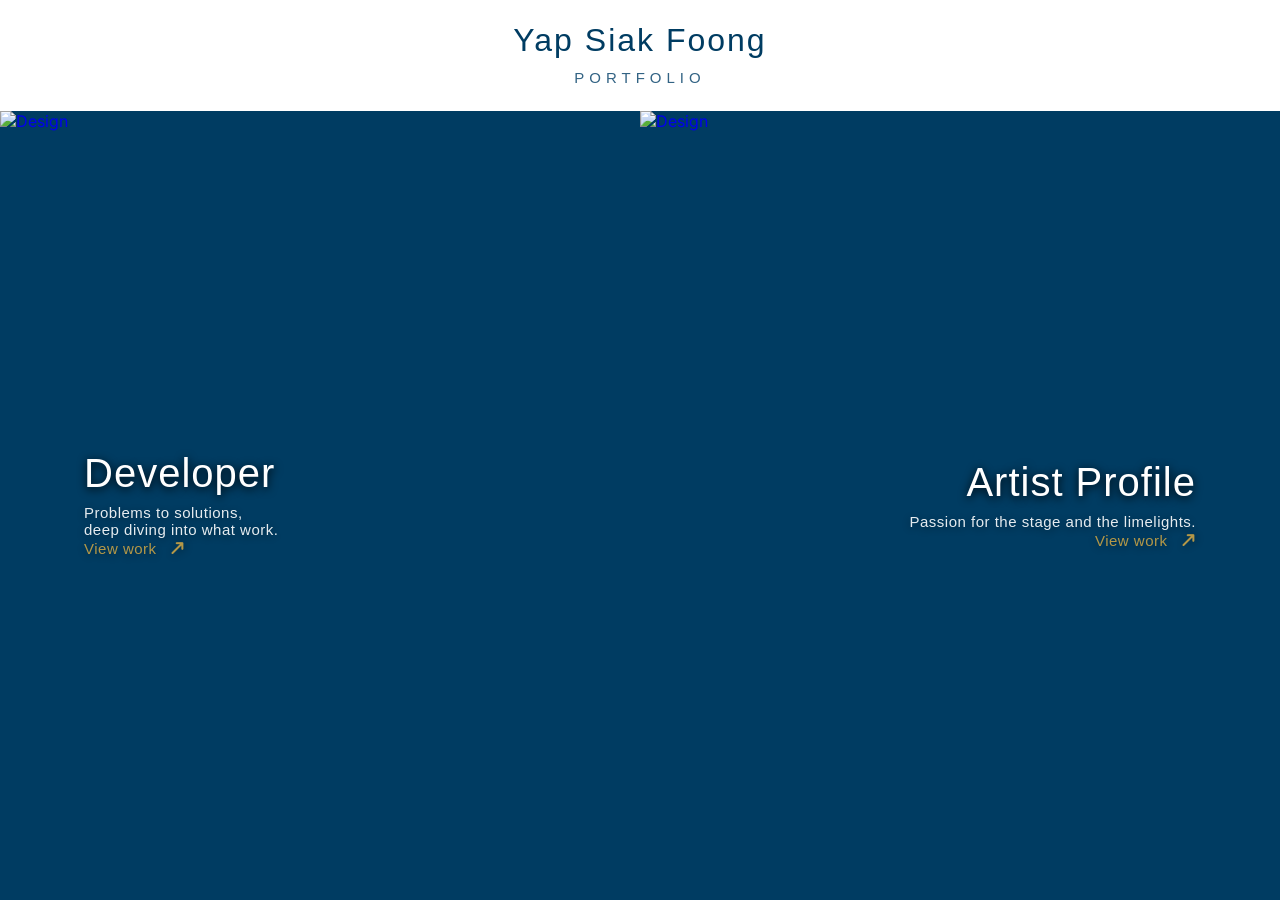
==== index.html @ fa411673 "Fix links for curriculum vitae and artist profile Replaced curriculum vitae and artist profile links" ====
<!DOCTYPE html>
<html lang="en">
<head>
  <meta charset="UTF-8" />
  <meta name="viewport" content="width=device-width, initial-scale=1.0, maximum-scale=1.0, user-scalable=no" />
  <title>My Portfolio</title>
  <!-- Google Fonts: Inter -->
  <link rel="preconnect" href="https://fonts.googleapis.com" />
  <link rel="preconnect" href="https://fonts.gstatic.com" crossorigin />
  <link href="https://fonts.googleapis.com/css2?family=Inter:opsz,wght@14..32,300..700&display=swap" rel="stylesheet" />
  <!-- Font Awesome -->
  <link rel="stylesheet" href="https://cdnjs.cloudflare.com/ajax/libs/font-awesome/6.0.0-beta3/css/all.min.css" />
  <style>
    /* ============================================
       CONSTANTS
       ============================================ */
    :root {
      /* Colors */
      --color-primary: #003c62;
      --color-secondary: #003d66;
      --color-accent: #478eba;
      --color-white: #ffffff;
      --color-hover-overlay: rgba(0, 0, 0, 0.5);
      --color-gold-accent: #d4a843;

      /* Typography */
      --font-family: "Futura", 'Segoe UI', system-ui, -apple-system, sans-serif;
      --font-size-name: 32px;
      --font-size-name-lh: 1.25;
      --font-size-portfolio: 15px;
      --font-size-portfolio-lh: 1.75;
      --font-size-side-title: 40px;
      --font-size-side-text: 15px;

      /* Spacing */
      --spacing-header: 20px;
      --spacing-side: 20px;

      /* Transitions */
      --transition-smooth: 0.7s cubic-bezier(0.25, 0.46, 0.45, 0.94);
      --transition-image: 0.8s cubic-bezier(0.25, 0.46, 0.45, 0.94);
      --transition-bounce: 0.5s cubic-bezier(0.34, 1.56, 0.64, 1);
    }

    /* ============================================
       RESET & BASE - NO SCROLLING
       ============================================ */
    * {
      margin: 0;
      padding: 0;
      box-sizing: border-box;
    }

    html {
      height: 100%;
      overflow: hidden;
    }

    body {
      font-family: 'Futura', 'Century Gothic', 'Apple Gothic', 'Inter', -apple-system, BlinkMacSystemFont, 'Segoe UI', Roboto, sans-serif;
      background: var(--color-primary);
      color: var(--color-white);
      height: 100dvh;
      height: 100vh;
      overflow: hidden;
      display: flex;
      flex-direction: column;
    }

    /* ============================================
       HEADER - FIXED HEIGHT
       ============================================ */
    .header {
      text-align: center;
      padding: var(--spacing-header);
      background: var(--color-white);
      position: relative;
      z-index: 10;
      flex-shrink: 0;
    }

    .name {
      font-family: 'Futura', 'Century Gothic', 'Apple Gothic', sans-serif;
      font-size: var(--font-size-name);
      line-height: var(--font-size-name-lh);
      font-weight: 500;
      letter-spacing: 2px;
      background: var(--color-primary);
      -webkit-background-clip: text;
      -webkit-text-fill-color: transparent;
      background-clip: text;
    }

    .title {
      font-family: 'Futura', 'Century Gothic', 'Apple Gothic', sans-serif;
      font-size: var(--font-size-portfolio);
      line-height: var(--font-size-portfolio-lh);
      color: var(--color-secondary);
      opacity: 0.8;
      letter-spacing: 5px;
      text-transform: uppercase;
      padding-top: 5px;
    }

    /* ============================================
       SPLIT CONTAINER - FILLS REMAINING SPACE
       ============================================ */
    .split-container {
      display: flex;
      flex: 1;
      min-height: 0;
      width: 100%;
      position: relative;
      overflow: hidden;
    }

    /* ============================================
       SPLIT SIDES - BASE STYLES
       ============================================ */
    .split-left,
    .split-right {
      flex: 1;
      position: relative;
      overflow: hidden;
      transition: flex var(--transition-smooth);
      cursor: pointer;
      text-decoration: none;
    }

    /* ============================================
       IMAGE WRAPPER
       ============================================ */
    .image-wrapper {
      position: absolute;
      top: 0;
      left: 0;
      width: 100%;
      height: 100%;
      overflow: hidden;
    }

    /* ============================================
       IMAGES - BASE
       ============================================ */
    .split-image {
      position: absolute;
      top: 0;
      width: 100%;
      height: 100%;
      object-fit: cover;
      transition: transform var(--transition-image), filter var(--transition-smooth);
    }

    .split-left .split-image {
      left: 0;
      object-position: center;
    }

    .split-right .split-image {
      right: 0;
      object-position: center;
    }

    /* ============================================
       HOVER OVERLAY
       ============================================ */
    .hover-overlay {
      position: absolute;
      top: 0;
      left: 0;
      width: 100%;
      height: 100%;
      background: var(--color-hover-overlay);
      opacity: 0;
      transition: opacity var(--transition-smooth);
      z-index: 1;
      pointer-events: none;
    }

    /* ============================================
       CONTENT OVERLAY - ALL FUTURA
       ============================================ */
    .split-content {
      position: absolute;
      top: 50%;
      left: 50%;
      transform: translate(-50%, -50%);
      z-index: 2;
      padding: var(--spacing-side);
      width: 80%;
      pointer-events: none;
      transition: transform var(--transition-smooth), color var(--transition-smooth);
    }

    .split-left .split-content {
      text-align: left;
    }

    .split-right .split-content {
      text-align: right;
    }

    .split-content h2 {
      font-family: 'Futura', 'Century Gothic', 'Apple Gothic', sans-serif;
      font-size: var(--font-size-side-title);
      font-weight: 300;
      color: var(--color-white);
      margin-bottom: 0.5rem;
      text-shadow: 0 2px 10px rgba(0, 0, 0, 1);
      transition: color var(--transition-smooth);
      letter-spacing: 1px;
    }

    .split-content p {
      font-family: 'Futura', 'Century Gothic', 'Apple Gothic', sans-serif;
      font-size: var(--font-size-side-text);
      color: var(--color-white);
      opacity: 0.9;
      text-shadow: 0 2px 8px rgba(0, 0, 0, 0.5);
      transition: opacity var(--transition-smooth);
      letter-spacing: 0.5px;
    }

    /* ============================================
       ANIMATED VIEW LINK
       ============================================ */
    .split-content view {
      font-family: 'Futura', 'Century Gothic', 'Apple Gothic', sans-serif;
      font-size: var(--font-size-side-text);
      color: var(--color-gold-accent);
      opacity: 0.85;
      text-shadow: 0 2px 8px rgba(0, 0, 0, 0.5);
      letter-spacing: 0.5px;
      display: inline-flex;
      align-items: center;
      gap: 12px;
      cursor: pointer;
      position: relative;
      padding-bottom: 4px;
      transition: transform var(--transition-bounce), opacity 0.4s ease;
    }

    /* Underline animation - grows from left to right */
    .split-content view::after {
      content: '';
      position: absolute;
      bottom: 0;
      left: 0;
      width: 0;
      height: 2px;
      background: var(--color-gold-accent);
      transition: width var(--transition-smooth);
    }

    /* Arrow - rotated -45deg */
    .split-content view i {
      transition: transform 0.4s ease;
      font-size: 1rem;
      display: inline-block;
      transform: rotate(-45deg);
    }

    /* ---------- LEFT SIDE: Entire block slides RIGHT ---------- */
    .split-left:hover .split-content view {
      opacity: 1;
      transform: translateX(12px);
    }

    .split-left:hover .split-content view::after {
      width: 100%;
    }

    .split-left:hover .split-content view i {
      transform: rotate(-45deg);
    }

    /* ---------- RIGHT SIDE: Entire block slides LEFT ---------- */
    .split-right:hover .split-content view {
      opacity: 1;
      transform: translateX(-12px);
    }

    .split-right:hover .split-content view::after {
      width: 100%;
    }

    .split-right:hover .split-content view i {
      transform: rotate(-45deg);
    }

    /* ============================================
       HOVER EFFECTS - LEFT SIDE
       ============================================ */
    .split-left:hover {
      flex: 1.24;
    }

    .split-left:hover .split-image {
      transform: scale(1.15) translateX(5%);
    }

    .split-left:hover .hover-overlay {
      opacity: 1;
    }

    .split-left:hover .split-content {
      transform: translate(-50%, -50%) scale(1.05);
    }

    .split-left:hover .split-content h2 {
      color: var(--color-accent);
    }

    .split-left:hover .split-content p {
      opacity: 1;
    }

    /* ============================================
       HOVER EFFECTS - RIGHT SIDE
       ============================================ */
    .split-right:hover {
      flex: 1.24;
    }

    .split-right:hover .split-image {
      transform: scale(1.25) translateY(10%);
    }

    .split-right:hover .hover-overlay {
      opacity: 1;
    }

    .split-right:hover .split-content {
      transform: translate(-50%, -50%) scale(1.05);
    }

    .split-right:hover .split-content h2 {
      color: var(--color-accent);
    }

    .split-right:hover .split-content p {
      opacity: 1;
    }

    /* ============================================
       RESPONSIVE - TABLET AND MOBILE
       ============================================ */
    @media (max-width: 768px) {
      :root {
        --font-size-name: 24px;
        --font-size-side-title: 28px;
        --font-size-side-text: 13px;
        --spacing-header: 15px;
      }

      .split-container {
        flex-direction: column;
      }

      .split-left,
      .split-right {
        flex: 1;
        min-height: 0;
        width: 100%;
        overflow: hidden;
      }

      .split-left .split-content {
        text-align: left;
      }

      .split-right .split-content {
        text-align: right;
      }

      .split-left:hover,
      .split-right:hover {
        flex: 1;
      }

      .split-left:hover .split-image,
      .split-right:hover .split-image {
        transform: none;
      }

      .split-left:hover .split-content,
      .split-right:hover .split-content {
        transform: translate(-50%, -50%) scale(1);
      }

      /* Disable animations on mobile hover */
      .split-left:hover .split-content view {
        transform: none;
      }

      .split-right:hover .split-content view {
        transform: none;
      }

      .split-left:hover .split-content view::after,
      .split-right:hover .split-content view::after {
        width: 0;
      }

      /* Active state for mobile tap */
      .split-left:active .split-image,
      .split-right:active .split-image {
        transform: scale(1.05);
      }

      .split-left:active .split-content,
      .split-right:active .split-content {
        transform: translate(-50%, -50%) scale(1.02);
      }

      .split-left:active .hover-overlay,
      .split-right:active .hover-overlay {
        opacity: 1;
      }

      /* Active state for view link on mobile */
      .split-left:active .split-content view {
        transform: translateX(8px);
      }

      .split-right:active .split-content view {
        transform: translateX(-8px);
      }

      .split-left:active .split-content view::after,
      .split-right:active .split-content view::after {
        width: 100%;
      }
    }

    @media (max-width: 480px) {
      :root {
        --font-size-name: 20px;
        --font-size-side-title: 22px;
        --font-size-side-text: 12px;
        --spacing-header: 12px;
      }

      .split-content {
        width: 85%;
        padding: 15px;
      }

      .split-left .split-content {
        text-align: left;
      }

      .split-right .split-content {
        text-align: right;
      }

      .split-content h2 {
        font-size: var(--font-size-side-title);
      }

      .split-content p {
        font-size: var(--font-size-side-text);
      }

      .split-content view {
        font-size: var(--font-size-side-text);
      }
    }

    @media (max-height: 600px) and (max-width: 480px) {
      :root {
        --font-size-side-title: 18px;
        --font-size-side-text: 11px;
      }

      .split-content h2 {
        font-size: var(--font-size-side-title);
      }

      .split-content p {
        font-size: var(--font-size-side-text);
      }

      .split-content view {
        font-size: var(--font-size-side-text);
      }
    }

    @media (max-height: 500px) and (orientation: landscape) {
      .split-container {
        flex-direction: row;
      }

      .split-left,
      .split-right {
        flex: 1;
      }
    }
  </style>
</head>
<body>
  <!-- ============================================
       HEADER
       ============================================ -->
  <header class="header">
    <h1 class="name">Yap Siak Foong</h1>
    <p class="title">Portfolio</p>
  </header>

  <!-- ============================================
       SPLIT SCREEN
       ============================================ -->
  <div class="split-container">
    <!-- Left Side -->
    <a href="curricullum-vitae/" class="split-left" >
      <div class="split-content">
        <h2>Developer</h2>
        <p>Problems to solutions,<br />deep diving into what work.</p>
        <view>View work <i class="fas fa-long-arrow-right"></i></view>
      </div>
      <div class="image-wrapper">
        <img src="https://picsum.photos/1200/800?random=1" alt="Design" class="split-image" />
      </div>
      <div class="hover-overlay"></div>
    </a>

    <!-- Right Side -->
    <a href="artist-profile/" class="split-right">
      <div class="split-content">
        <h2>Artist Profile</h2>
        <p>Passion for the stage and the limelights.</p>
        <view>View work <i class="fas fa-long-arrow-right"></i></view>
      </div>
      <div class="image-wrapper">
        <img src="images/main-artist-profile.png" alt="Design" class="split-image" />
      </div>
      <div class="hover-overlay"></div>
    </a>
  </div>
</body>
</html>
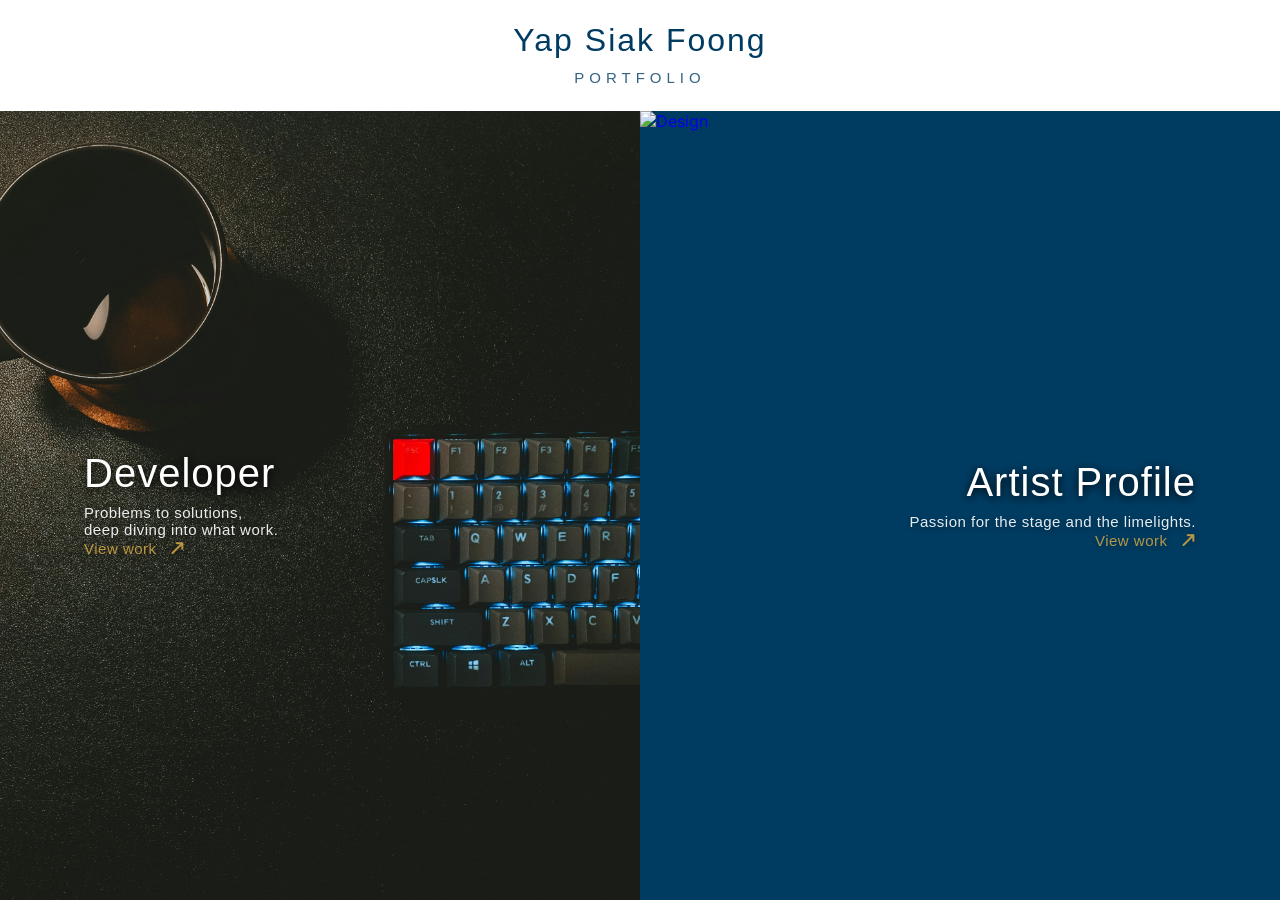
==== commit 3df44058: "Refactor index.html for portfolio layout and styles Updated HTML structure and styles for the portfo" ====
--- a/index.html
+++ b/index.html
@@ -3,7 +3,7 @@
 <head>
   <meta charset="UTF-8" />
   <meta name="viewport" content="width=device-width, initial-scale=1.0, maximum-scale=1.0, user-scalable=no" />
-  <title>My Portfolio</title>
+  <title>Yap Siak Foong · Portfolio</title>
   <!-- Google Fonts: Inter -->
   <link rel="preconnect" href="https://fonts.googleapis.com" />
   <link rel="preconnect" href="https://fonts.gstatic.com" crossorigin />
@@ -323,7 +323,7 @@
     }
 
     .split-right:hover .split-image {
-      transform: scale(1.25) translateY(10%);
+      transform: scale(1.25) translateX(-5%);
     }
 
     .split-right:hover .hover-overlay {
@@ -512,14 +512,14 @@
        ============================================ -->
   <div class="split-container">
     <!-- Left Side -->
-    <a href="curricullum-vitae/" class="split-left" >
+    <a href="curricullum-vitae/" class="split-left">
       <div class="split-content">
         <h2>Developer</h2>
         <p>Problems to solutions,<br />deep diving into what work.</p>
         <view>View work <i class="fas fa-long-arrow-right"></i></view>
       </div>
       <div class="image-wrapper">
-        <img src="https://picsum.photos/1200/800?random=1" alt="Design" class="split-image" />
+        <img src="images/developer.jpg" alt="Design" class="split-image" />
       </div>
       <div class="hover-overlay"></div>
     </a>
@@ -532,7 +532,7 @@
         <view>View work <i class="fas fa-long-arrow-right"></i></view>
       </div>
       <div class="image-wrapper">
-        <img src="images/main-artist-profile.png" alt="Design" class="split-image" />
+        <img src="images/artist.jpg" alt="Design" class="split-image" />
       </div>
       <div class="hover-overlay"></div>
     </a>
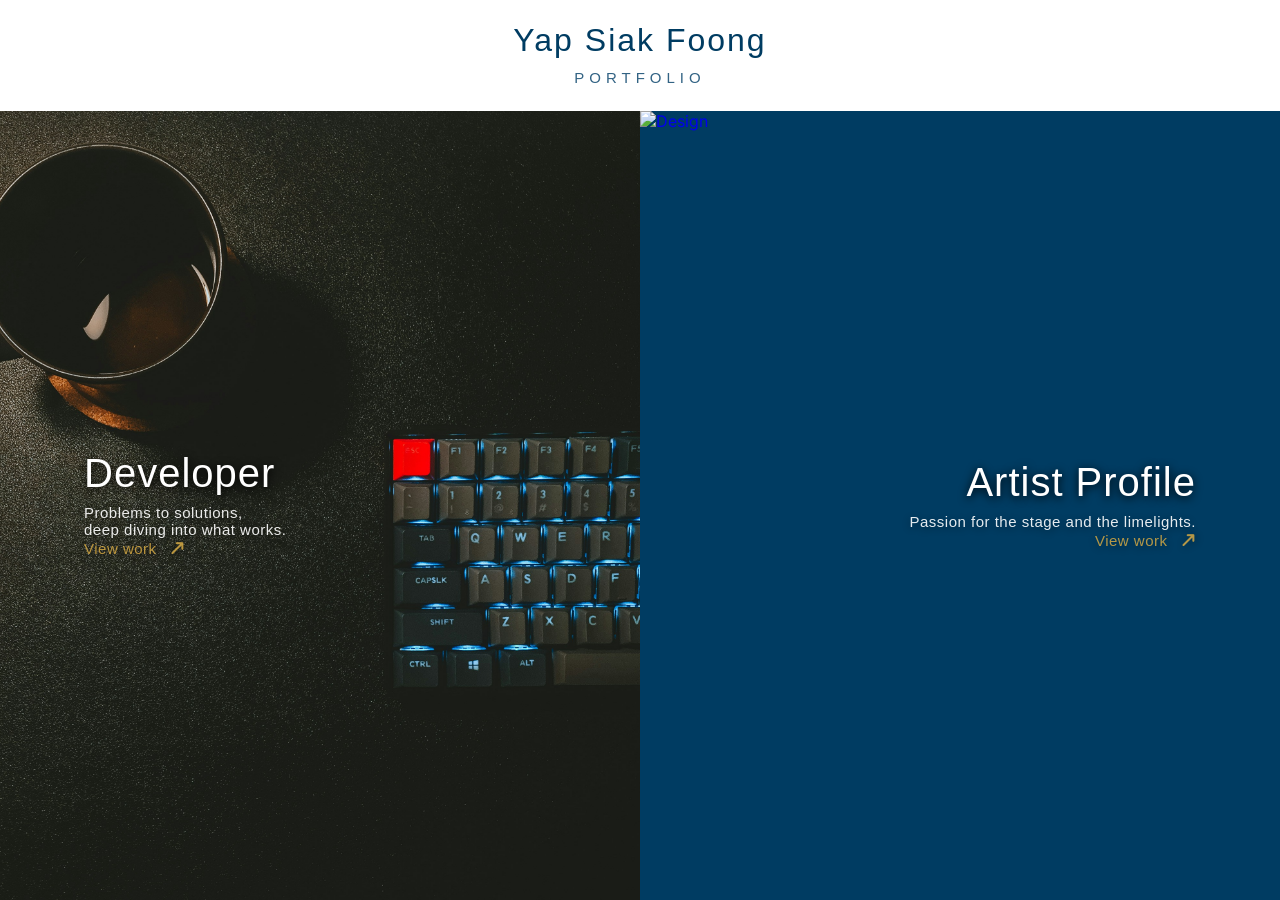
==== commit fc15ca03: "Fix HTML encoding issues in index.html" ====
--- a/index.html
+++ b/index.html
@@ -515,7 +515,7 @@
     <a href="curricullum-vitae/" class="split-left">
       <div class="split-content">
         <h2>Developer</h2>
-        <p>Problems to solutions,<br />deep diving into what work.</p>
+        <p>Problems to solutions,<br />deep diving into what works.</p>
         <view>View work <i class="fas fa-long-arrow-right"></i></view>
       </div>
       <div class="image-wrapper">
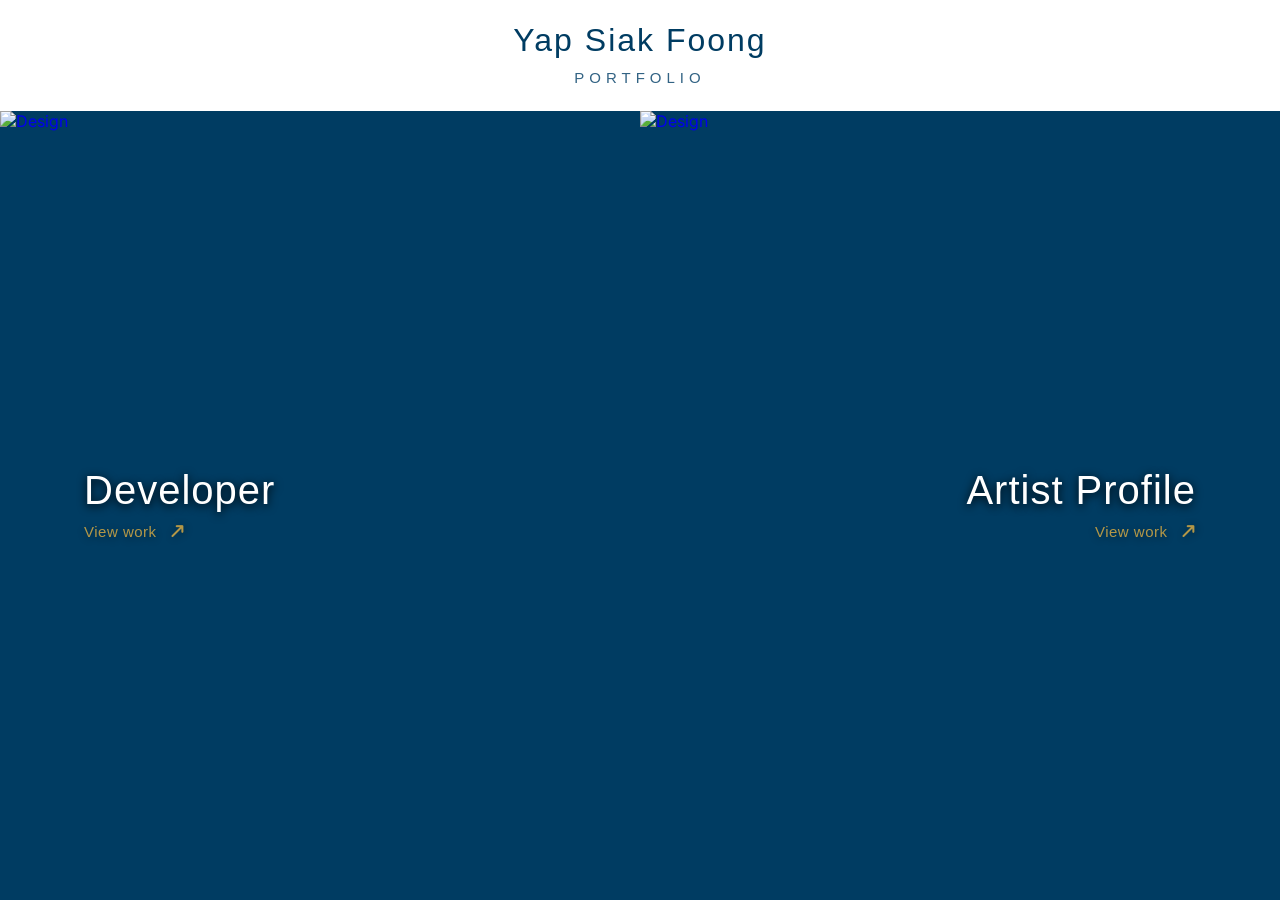
==== commit b59a49ad: "Update index.html" ====
--- a/index.html
+++ b/index.html
@@ -512,14 +512,14 @@
        ============================================ -->
   <div class="split-container">
     <!-- Left Side -->
-    <a href="curricullum-vitae/" class="split-left">
+    <a href="curricillum-vitae/" class="split-left">
       <div class="split-content">
         <h2>Developer</h2>
-        <p>Problems to solutions,<br />deep diving into what works.</p>
+        <p style="display: none;">Problems to solutions,<br />deep diving into what works.</p>
         <view>View work <i class="fas fa-long-arrow-right"></i></view>
       </div>
       <div class="image-wrapper">
-        <img src="images/developer.jpg" alt="Design" class="split-image" />
+        <img src="developer.jpg" alt="Design" class="split-image" />
       </div>
       <div class="hover-overlay"></div>
     </a>
@@ -528,11 +528,11 @@
     <a href="artist-profile/" class="split-right">
       <div class="split-content">
         <h2>Artist Profile</h2>
-        <p>Passion for the stage and the limelights.</p>
+        <p style="display: none;">Passion for the stage and the limelights.</p>
         <view>View work <i class="fas fa-long-arrow-right"></i></view>
       </div>
       <div class="image-wrapper">
-        <img src="images/artist.jpg" alt="Design" class="split-image" />
+        <img src="artist.jpg" alt="Design" class="split-image" />
       </div>
       <div class="hover-overlay"></div>
     </a>
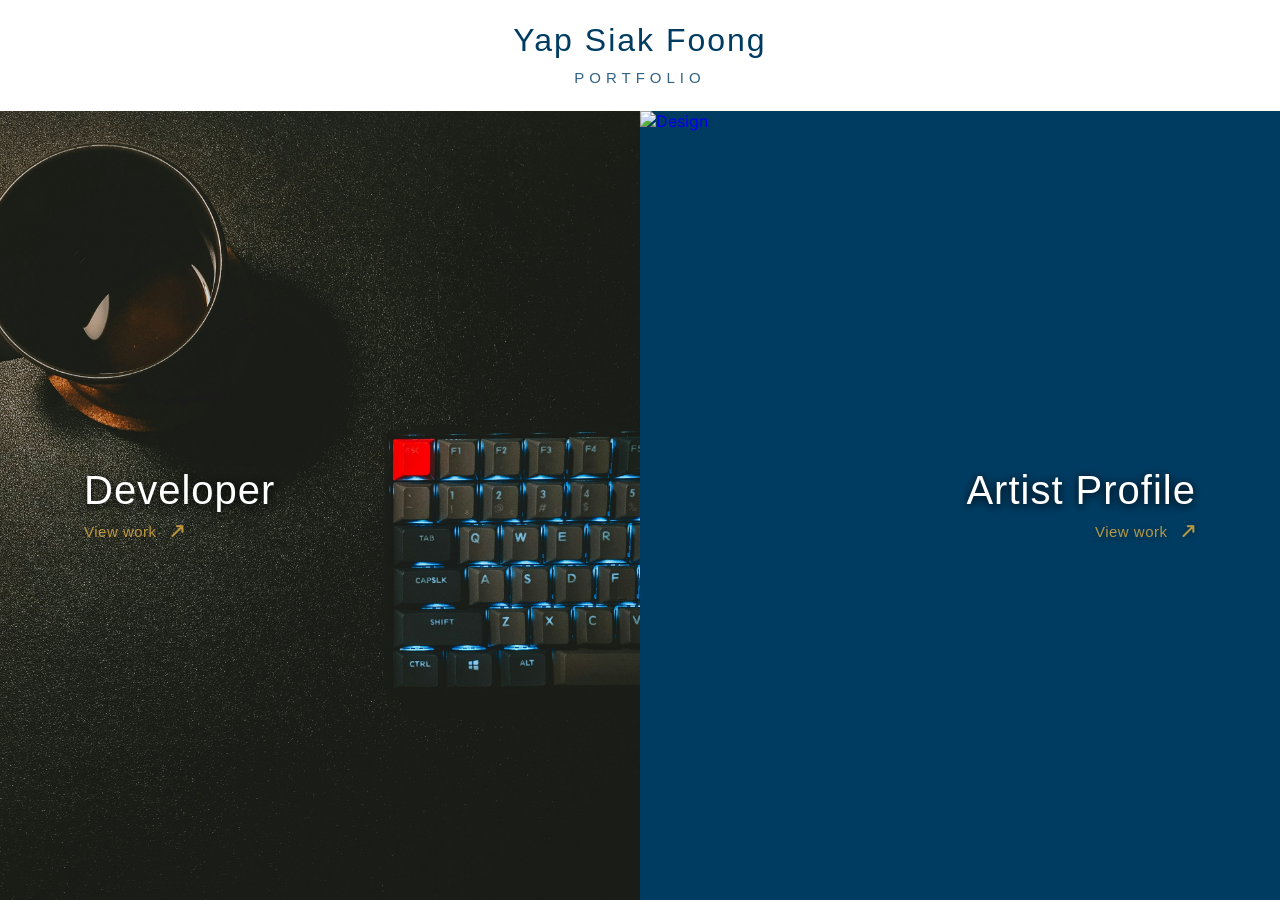
==== commit 52ce6b81: "Update index.html" ====
--- a/index.html
+++ b/index.html
@@ -519,7 +519,7 @@
         <view>View work <i class="fas fa-long-arrow-right"></i></view>
       </div>
       <div class="image-wrapper">
-        <img src="developer.jpg" alt="Design" class="split-image" />
+        <img src="images/developer.jpg" alt="Design" class="split-image" />
       </div>
       <div class="hover-overlay"></div>
     </a>
@@ -532,7 +532,7 @@
         <view>View work <i class="fas fa-long-arrow-right"></i></view>
       </div>
       <div class="image-wrapper">
-        <img src="artist.jpg" alt="Design" class="split-image" />
+        <img src="images/artist.jpg" alt="Design" class="split-image" />
       </div>
       <div class="hover-overlay"></div>
     </a>
